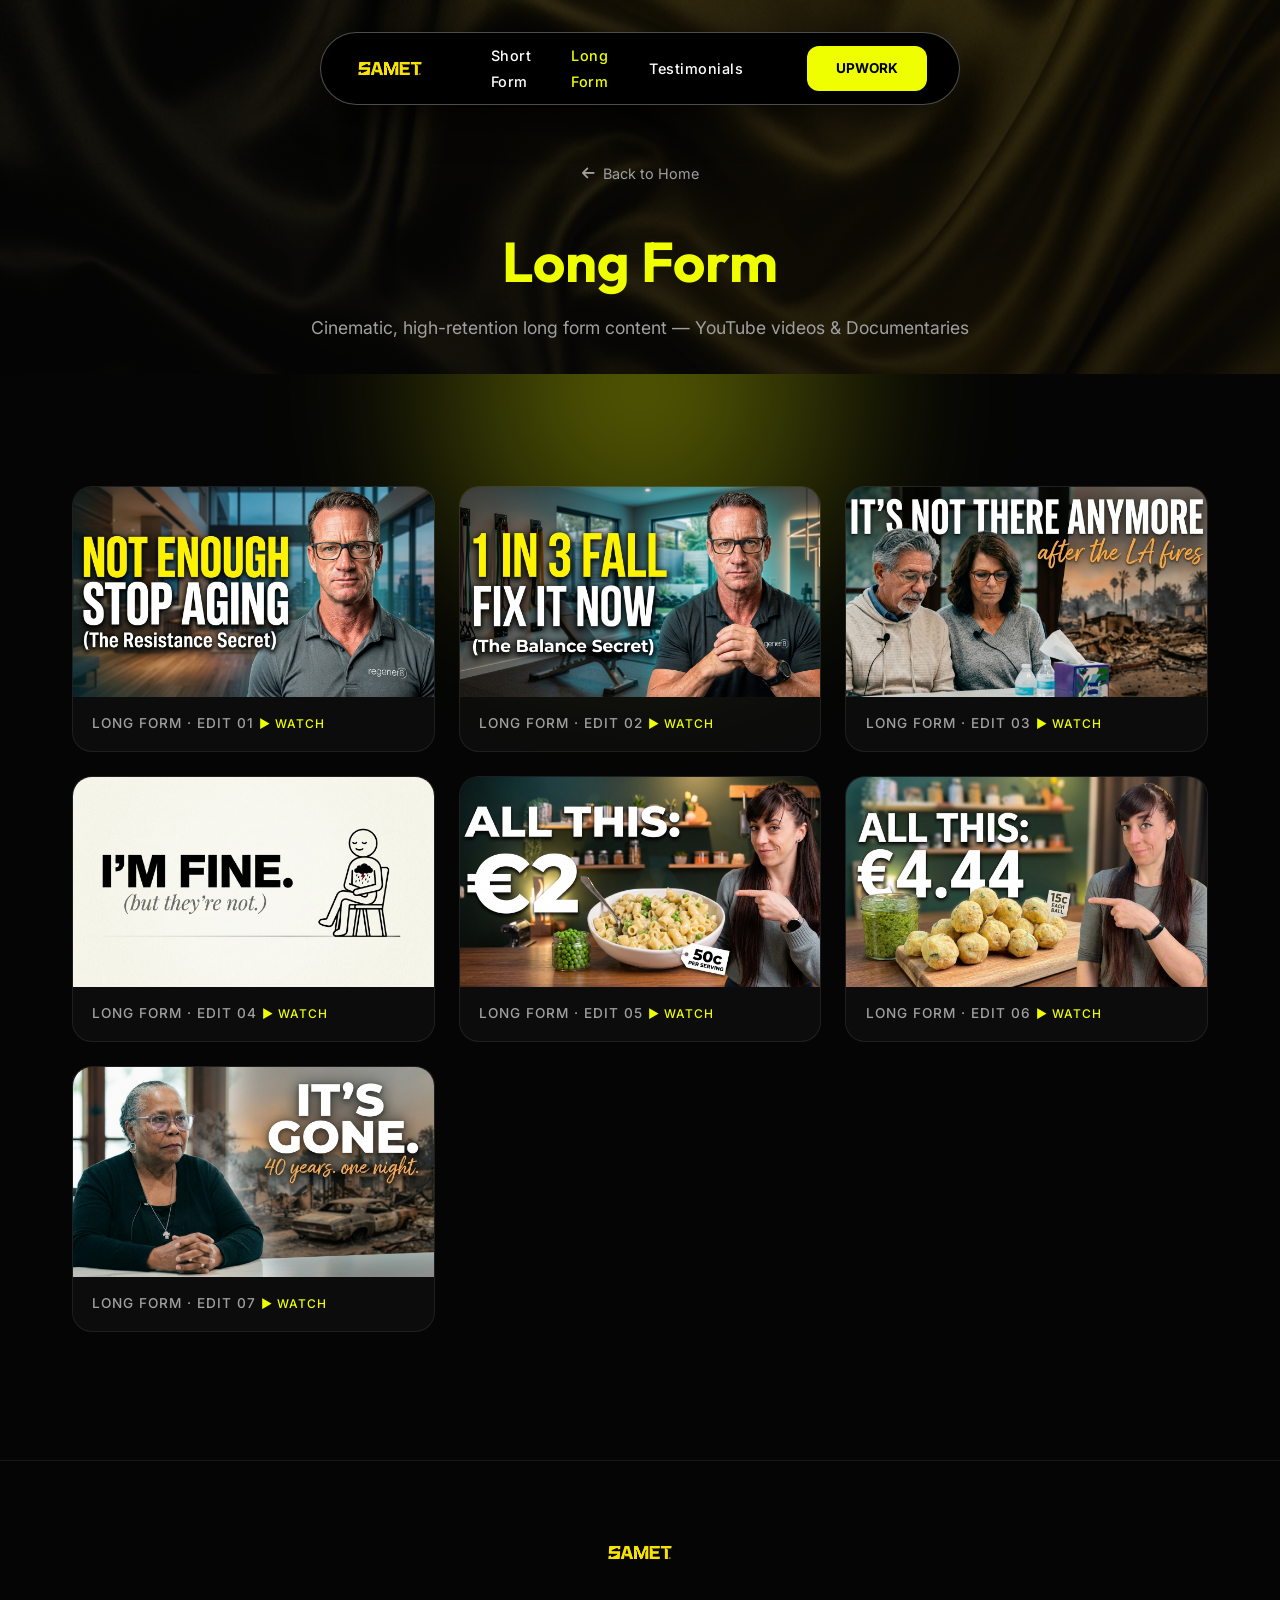
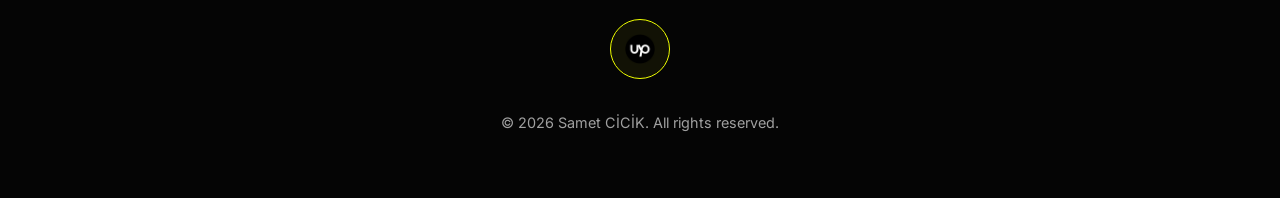
==== long.html @ 7d6d7847 "Add files via upload" ====
<!DOCTYPE html>
<html lang="en">
<head>
    <meta charset="UTF-8">
    <meta name="viewport" content="width=device-width, initial-scale=1.0">
    <title>Samet | Long Form Portfolio</title>
    <meta name="description" content="Long form video editing portfolio by Samet. Cinematic, high-quality YouTube videos and documentaries.">
    <link rel="stylesheet" href="style.css">
    <link rel="icon" type="image/png" href="logo.png">
    <link rel="stylesheet" href="https://cdnjs.cloudflare.com/ajax/libs/font-awesome/6.4.0/css/all.min.css">
    <style>
        .video-grid {
            display: grid;
            grid-template-columns: repeat(auto-fill, minmax(340px, 1fr));
            gap: 1.5rem;
            margin-top: 3rem;
        }

        .video-card {
            background: var(--glass-bg);
            border: 1px solid var(--glass-border);
            border-radius: 20px;
            overflow: hidden;
            transition: var(--transition);
            cursor: pointer;
        }

        .video-card:hover {
            transform: translateY(-8px);
            border-color: var(--primary-color);
            box-shadow: 0 0 30px var(--primary-glow);
        }

        .video-card img {
            width: 100%;
            height: 210px;
            object-fit: cover;
            display: block;
        }

        .video-card-label {
            padding: 1rem 1.2rem;
            font-size: 0.85rem;
            color: var(--text-dim);
            font-weight: 500;
            letter-spacing: 1px;
            text-transform: uppercase;
        }

        .page-hero {
            min-height: 40vh;
            display: flex;
            flex-direction: column;
            justify-content: center;
            align-items: center;
            text-align: center;
            padding-top: 10rem;
            padding-bottom: 2rem;
            background: linear-gradient(to bottom, rgba(5,5,5,0.7), rgba(5,5,5,0.95)), url('bg.jpeg');
            background-size: cover;
            background-position: center;
            background-attachment: fixed;
        }

        .page-hero h1 {
            font-size: 3.5rem;
            color: var(--primary-color);
            margin-bottom: 0.5rem;
        }

        .page-hero p {
            color: var(--text-dim);
            font-size: 1.1rem;
        }

        .back-btn {
            display: inline-flex;
            align-items: center;
            gap: 0.5rem;
            color: var(--text-dim);
            text-decoration: none;
            font-size: 0.9rem;
            margin-bottom: 2rem;
            transition: var(--transition);
        }

        .back-btn:hover {
            color: var(--primary-color);
        }

        /* --- Video Modal --- */
        .video-modal-overlay {
            display: none;
            position: fixed;
            inset: 0;
            background: rgba(0, 0, 0, 0.92);
            z-index: 9999;
            align-items: center;
            justify-content: center;
        }

        .video-modal-overlay.active {
            display: flex;
        }

        .video-modal-box {
            position: relative;
            width: 90%;
            max-width: 960px;
            aspect-ratio: 16 / 9;
            background: #000;
            border-radius: 20px;
            overflow: hidden;
            box-shadow: 0 0 60px rgba(239, 255, 0, 0.2);
        }

        .video-modal-box iframe {
            width: 100%;
            height: 100%;
            border: none;
        }

        .modal-close {
            position: absolute;
            top: -3rem;
            right: 0;
            background: none;
            border: none;
            color: #fff;
            font-size: 2rem;
            cursor: pointer;
            transition: color 0.3s;
            line-height: 1;
        }

        .modal-close:hover {
            color: var(--primary-color);
        }

        /* Loading spinner */
        .modal-spinner {
            position: absolute;
            inset: 0;
            display: flex;
            align-items: center;
            justify-content: center;
            background: #000;
            z-index: 2;
            transition: opacity 0.4s;
        }
        .modal-spinner.hidden { opacity: 0; pointer-events: none; }
        .spinner-ring {
            width: 48px;
            height: 48px;
            border: 4px solid rgba(255,255,255,0.1);
            border-top-color: var(--primary-color);
            border-radius: 50%;
            animation: spin 0.8s linear infinite;
        }
        @keyframes spin { to { transform: rotate(360deg); } }

        /* Play button on hoverable cards */
        .video-card.has-video {
            position: relative;
        }

        .video-card.has-video::after {
            content: '\25B6';
            position: absolute;
            top: 50%;
            left: 50%;
            transform: translate(-50%, -60%);
            width: 56px;
            height: 56px;
            background: var(--primary-color);
            color: #000;
            border-radius: 50%;
            display: flex;
            align-items: center;
            justify-content: center;
            font-size: 1.2rem;
            opacity: 0;
            transition: opacity 0.3s;
            pointer-events: none;
            line-height: 56px;
            text-align: center;
        }

        .video-card.has-video:hover::after {
            opacity: 1;
        }
    </style>
</head>
<body>

    <nav>
        <div class="nav-capsule">
            <a href="index.html" class="nav-logo"><img src="logoyazi.png" alt="SAMET."></a>
            <ul class="nav-links">
                <li><a href="short.html" id="nav-short-form">Short Form</a></li>
                <li><a href="long.html" id="nav-long-form" style="color: var(--primary-color);">Long Form</a></li>
                <li><a href="index.html#testimonials">Testimonials</a></li>
            </ul>
            <a href="https://www.upwork.com/freelancers/~013fd8ff4d81ea046d" target="_blank" class="nav-cta">UPWORK</a>
        </div>
    </nav>

    <main>
        <section class="page-hero">
            <div class="hero-glow"></div>
            <div class="container">
                <a href="index.html" class="back-btn"><i class="fas fa-arrow-left"></i> Back to Home</a>
                <h1 data-reveal>Long Form</h1>
                <p data-reveal>Cinematic, high-retention long form content — YouTube videos & Documentaries</p>
            </div>
        </section>

        <section class="container" style="padding-top: 4rem; padding-bottom: 8rem;">
            <div class="video-grid">
                <div class="video-card has-video" data-reveal data-video="https://drive.google.com/file/d/1Tjc7NT4W5khFW8EfRUUMMhBq6SJmTXC6/preview" id="long-card-1">
                    <img src="masaustuthumbnails/long1.jpeg" alt="Long Form Video 1">
                    <div class="video-card-label">Long Form · Edit 01 <span style="color: var(--primary-color); font-size:0.75rem;">▶ Watch</span></div>
                </div>
                <div class="video-card has-video" data-reveal data-video="https://drive.google.com/file/d/1eMb01-_hkDp7aQ8QnzcCANhfx1haQ7sX/preview" id="long-card-2">
                    <img src="masaustuthumbnails/long2.jpeg" alt="Long Form Video 2">
                    <div class="video-card-label">Long Form · Edit 02 <span style="color: var(--primary-color); font-size:0.75rem;">▶ Watch</span></div>
                </div>
                <div class="video-card has-video" data-reveal data-video="https://drive.google.com/file/d/1bEpnuQfVlYUt3nbKC0R5adxfE195s6iW/preview" id="long-card-3">
                    <img src="masaustuthumbnails/long3.jpeg" alt="Long Form Video 3">
                    <div class="video-card-label">Long Form · Edit 03 <span style="color: var(--primary-color); font-size:0.75rem;">▶ Watch</span></div>
                </div>
                <div class="video-card has-video" data-reveal data-video="https://drive.google.com/file/d/1ZqNj5CbLX060rBmlq0EluKaUxuDuh7xh/preview" id="long-card-4">
                    <img src="masaustuthumbnails/long4.jpeg" alt="Long Form Video 4">
                    <div class="video-card-label">Long Form · Edit 04 <span style="color: var(--primary-color); font-size:0.75rem;">▶ Watch</span></div>
                </div>
                <div class="video-card has-video" data-reveal data-video="https://drive.google.com/file/d/1w-ex7jPIxdMLJ-oTojlmzaFF6aS44EH9/preview" id="long-card-5">
                    <img src="masaustuthumbnails/long5.jpeg" alt="Long Form Video 5">
                    <div class="video-card-label">Long Form · Edit 05 <span style="color: var(--primary-color); font-size:0.75rem;">▶ Watch</span></div>
                </div>
                <div class="video-card has-video" data-reveal data-video="https://drive.google.com/file/d/1KpNzNfZsB7GmV_bEkUF0DDs1pWs6axqi/preview" id="long-card-6">
                    <img src="masaustuthumbnails/long6.jpeg" alt="Long Form Video 6">
                    <div class="video-card-label">Long Form · Edit 06 <span style="color: var(--primary-color); font-size:0.75rem;">▶ Watch</span></div>
                </div>
                <div class="video-card has-video" data-reveal data-video="https://drive.google.com/file/d/1iIuv5pJCbBzIcQk6oQ4sbMhtStUSs07k/preview" id="long-card-7">
                    <img src="masaustuthumbnails/long7.jpeg" alt="Long Form Video 7">
                    <div class="video-card-label">Long Form · Edit 07 <span style="color: var(--primary-color); font-size:0.75rem;">▶ Watch</span></div>
                </div>
            </div>
        </section>
    </main>

    <footer>
        <div class="container">
            <a href="index.html" class="nav-logo" style="display: inline-block; margin-bottom: 2rem;"><img src="logoyazi.png" alt="SAMET."></a>
            <div class="footer-socials">
                <a href="https://www.upwork.com/freelancers/~013fd8ff4d81ea046d" class="upwork-footer-link" target="_blank" title="Upwork Profile">
                    <img src="upwork-icon.png" alt="Upwork" style="height: 30px; width: auto;">
                </a>
            </div>
            <div class="footer-bottom">
                &copy; 2026 Samet CİCİK. All rights reserved.
            </div>
        </div>
    </footer>

    <!-- Video Modal -->
    <div class="video-modal-overlay" id="videoModal">
        <div class="video-modal-box">
            <button class="modal-close" id="modalClose">&times;</button>
            <div class="modal-spinner" id="modalSpinner"><div class="spinner-ring"></div></div>
            <iframe id="modalIframe" src="" allowfullscreen allow="autoplay; encrypted-media"></iframe>
        </div>
    </div>

    <script src="script.js"></script>
    <script>
        // Modal logic
        const modal = document.getElementById('videoModal');
        const iframe = document.getElementById('modalIframe');
        const closeBtn = document.getElementById('modalClose');

        document.querySelectorAll('.video-card.has-video').forEach(card => {
            card.addEventListener('click', () => {
                const src = card.dataset.video;
                const type = card.dataset.type;
                if (type === 'youtube') {
                    window.open(src, '_blank');
                } else {
                    document.getElementById('modalSpinner').classList.remove('hidden');
                    iframe.src = src;
                    modal.classList.add('active');
                    document.body.style.overflow = 'hidden';
                }
            });
        });

        iframe.addEventListener('load', () => {
            document.getElementById('modalSpinner').classList.add('hidden');
        });

        function closeModal() {
            modal.classList.remove('active');
            iframe.src = '';
            document.body.style.overflow = '';
        }

        closeBtn.addEventListener('click', closeModal);
        modal.addEventListener('click', (e) => {
            if (e.target === modal) closeModal();
        });
        document.addEventListener('keydown', (e) => {
            if (e.key === 'Escape') closeModal();
        });
    </script>
</body>
</html>
---- style.css ----
@import url('https://fonts.googleapis.com/css2?family=Outfit:wght@300;400;500;600;700&family=Inter:wght@300;400;500;600&display=swap');

:root {
    --bg-color: #050505;
    --primary-color: #EFFF00;
    --primary-glow: rgba(239, 255, 0, 0.4);
    --text-main: #ffffff;
    --text-dim: #a0a0a0;
    --glass-bg: rgba(255, 255, 255, 0.03);
    --glass-border: rgba(255, 255, 255, 0.08);
    --card-shadow: 0 8px 32px 0 rgba(0, 0, 0, 0.8);
    --transition: all 0.4s cubic-bezier(0.16, 1, 0.3, 1);
}

* {
    margin: 0;
    padding: 0;
    box-sizing: border-box;
    scroll-behavior: smooth;
}

body {
    background-color: var(--bg-color);
    color: var(--text-main);
    font-family: 'Inter', sans-serif;
    line-height: 1.6;
    overflow-x: hidden;
}

h1, h2, h3, .nav-logo {
    font-family: 'Outfit', sans-serif;
    font-weight: 700;
}

/* --- Layout --- */
.container {
    max-width: 1200px;
    margin: 0 auto;
    padding: 0 2rem;
}

section {
    padding: 8rem 0;
}

/* --- Navbar --- */
nav {
    position: fixed;
    top: 2rem;
    left: 50%;
    transform: translateX(-50%);
    width: auto;
    z-index: 1000;
    display: flex;
    justify-content: center;
    background: transparent;
    border: none;
    backdrop-filter: none;
}

.nav-capsule {
    background: #000;
    border: 1px solid rgba(255, 255, 255, 0.3);
    border-radius: 100px;
    padding: 0.5rem 2rem;
    display: flex;
    align-items: center;
    gap: 4rem;
    box-shadow: 0 10px 40px rgba(0, 0, 0, 0.8);
}

.nav-logo {
    display: flex;
    align-items: center;
    text-decoration: none;
}

.nav-logo img {
    height: 55px;
    width: auto;
    display: block;
}

.nav-links {
    display: flex;
    gap: 2rem;
    list-style: none;
    align-items: center;
}

.nav-links a {
    text-decoration: none;
    color: #fff;
    font-weight: 500;
    transition: var(--transition);
    font-size: 0.9rem;
    letter-spacing: 0.5px;
}

.nav-links a:hover {
    color: var(--primary-color);
}

.nav-cta {
    background: var(--primary-color);
    color: #000;
    padding: 0.7rem 1.8rem;
    border-radius: 12px;
    font-weight: 700;
    text-decoration: none;
    transition: var(--transition);
    font-size: 0.85rem;
}

.nav-cta:hover {
    transform: scale(1.05);
    background: #fff;
}

/* --- Hero --- */
.hero {
    min-height: 100vh;
    display: flex;
    flex-direction: column;
    justify-content: center;
    align-items: center;
    text-align: center;
    position: relative;
    padding-top: 10rem;
    background: linear-gradient(to bottom, rgba(5, 5, 5, 0.7), rgba(5, 5, 5, 0.9)), url('bg.jpeg');
    background-size: cover;
    background-position: center;
    background-attachment: fixed;
}

.hero-glow {
    position: absolute;
    top: 10%;
    width: 600px;
    height: 600px;
    background: radial-gradient(circle, var(--primary-glow) 0%, transparent 70%);
    z-index: -1;
    filter: blur(60px);
}

.profile-container {
    position: relative;
    width: 220px;
    height: 220px;
    margin: 0 auto 2rem;
}

.profile-img {
    width: 100%;
    height: 100%;
    border-radius: 50%;
    object-fit: cover;
    border: 4px dashed var(--primary-color);
    box-shadow: 0 0 40px var(--primary-glow);
}

.hero h1 {
    font-size: 5rem;
    margin-bottom: 1rem;
    letter-spacing: -2px;
    color: var(--primary-color);
}

.hero p {
    color: var(--text-dim);
    font-size: 1.4rem;
    max-width: 700px;
    margin-bottom: 3rem;
}

.primary-btn {
    background: var(--primary-color);
    color: #000;
    padding: 1.2rem 3rem;
    border-radius: 50px;
    font-weight: 800;
    font-size: 1.1rem;
    text-decoration: none;
    transition: var(--transition);
    border: none;
    cursor: pointer;
    text-transform: uppercase;
    letter-spacing: 0.05em;
}

.primary-btn:hover {
    transform: translateY(-5px);
    box-shadow: 0 10px 40px var(--primary-glow);
}

/* --- Thumbnails --- */
.portfolio-preview {
    width: 100%;
    overflow: hidden;
    padding: 4rem 0;
    background: linear-gradient(180deg, transparent, rgba(239, 255, 0, 0.05), transparent);
    display: flex;
    flex-direction: column;
    gap: 1.5rem;
}

.marquee-container {
    display: flex;
    gap: 2rem;
    width: max-content;
    animation: marquee 30s linear infinite;
}

.marquee-slow {
    animation: marquee 55s linear infinite;
}

.thumbnail-strip {
    height: 220px;
    width: auto;
    border-radius: 20px;
    border: 1px solid var(--glass-border);
}

@keyframes marquee {
    0% { transform: translateX(0); }
    100% { transform: translateX(-50%); }
}

/* --- Stats --- */
.stats {
    display: grid;
    grid-template-columns: repeat(3, 1fr);
    gap: 2rem;
    text-align: center;
}

.stat-item h2 {
    font-size: 4rem;
    color: var(--primary-color);
    margin-bottom: 0.5rem;
}

.stat-item p {
    color: var(--text-dim);
    font-size: 1.1rem;
    text-transform: uppercase;
    letter-spacing: 2px;
}

/* --- Testimonials --- */
.testimonials-header {
    text-align: center;
    margin-bottom: 4rem;
}

.testimonials-header h2 {
    font-size: 3.5rem;
    margin-bottom: 1.5rem;
}

.client-avatars {
    display: flex;
    justify-content: center;
    gap: -1rem;
    margin-bottom: 1rem;
}

.client-avatar {
    width: 50px;
    height: 50px;
    border-radius: 50%;
    border: 3px solid var(--bg-color);
    object-fit: cover;
    margin-left: -15px;
}

.stars {
    color: var(--primary-color);
    font-size: 1.2rem;
}

.testimonial-grid {
    overflow: hidden;
    padding: 2rem 0;
    width: 100%;
}

.testimonial-track {
    display: flex;
    gap: 2rem;
    width: max-content;
    animation: marquee-testimonials 40s linear infinite;
}

.testimonial-card {
    background: var(--glass-bg);
    border: 1px solid var(--glass-border);
    padding: 2.5rem;
    border-radius: 30px;
    transition: var(--transition);
    width: 450px;
    flex-shrink: 0;
}

@keyframes marquee-testimonials {
    0% { transform: translateX(0); }
    100% { transform: translateX(-50%); }
}

.testimonial-card:hover {
    background: rgba(255, 255, 255, 0.07);
    transform: translateY(-10px);
}

.testimonial-card p {
    font-size: 1.1rem;
    margin-bottom: 2rem;
    font-style: italic;
}

.user-info {
    display: flex;
    align-items: center;
    gap: 1rem;
}

.user-info img {
    width: 50px;
    height: 50px;
    border-radius: 50%;
    object-fit: cover;
}

.avatar-placeholder {
    width: 50px;
    height: 50px;
    background: #2a2a2a;
    color: #a0a0a0;
    border-radius: 50%;
    display: flex;
    align-items: center;
    justify-content: center;
    font-weight: 700;
    font-size: 1.1rem;
    flex-shrink: 0;
}

.user-details h4 {
    font-weight: 600;
}

.user-details span {
    color: var(--text-dim);
    font-size: 0.9rem;
}

/* --- Starting Is Simple --- */
.cta-section {
    background: linear-gradient(180deg, #050505 0%, #151505 100%);
}

.steps-container {
    display: grid;
    grid-template-columns: 1fr 1fr;
    gap: 4rem;
    align-items: center;
}

.step-item {
    display: flex;
    gap: 1.5rem;
    margin-bottom: 2.5rem;
    padding: 2rem;
    background: var(--glass-bg);
    border: 1px solid var(--glass-border);
    border-radius: 20px;
}

.step-icon {
    width: 60px;
    height: 60px;
    background: var(--primary-color);
    color: #000;
    display: flex;
    align-items: center;
    justify-content: center;
    border-radius: 15px;
    font-weight: 900;
    font-size: 1.5rem;
    flex-shrink: 0;
}

.step-content h3 {
    margin-bottom: 0.5rem;
    font-size: 1.5rem;
}

.step-content p {
    color: var(--text-dim);
}

.video-mockup {
    position: relative;
    border-radius: 30px;
    overflow: hidden;
    box-shadow: 0 0 50px rgba(0,0,0,0.5);
    border: 1px solid var(--glass-border);
}

.video-mockup img {
    width: 100%;
    display: block;
}

/* --- FAQ --- */
.faq-header {
    text-align: center;
    margin-bottom: 4rem;
}

.faq-container {
    max-width: 800px;
    margin: 0 auto;
}

.faq-item {
    margin-bottom: 1.5rem;
    border-radius: 50px;
    overflow: hidden;
    background: var(--primary-color);
    border: none;
    transition: var(--transition);
}

.faq-question {
    padding: 1.2rem 2.5rem;
    display: flex;
    justify-content: space-between;
    align-items: center;
    cursor: pointer;
    font-weight: 800;
    color: #000;
    transition: var(--transition);
    text-transform: uppercase;
    font-size: 0.9rem;
    letter-spacing: 1px;
}

.faq-answer {
    padding: 0 2.5rem;
    max-height: 0;
    overflow: hidden;
    transition: max-height 0.4s cubic-bezier(0.16, 1, 0.3, 1);
    color: #000;
    font-weight: 500;
}

.faq-item.active {
    background: #fff;
    border-radius: 25px;
}

.faq-item.active .faq-answer {
    padding-bottom: 1.5rem;
    max-height: 200px;
}

.faq-item.active .faq-question {
    color: #000;
}

/* --- Contact --- */
.contact-section {
    text-align: center;
}

.contact-form {
    max-width: 600px;
    margin: 4rem auto;
    background: var(--glass-bg);
    padding: 3rem;
    border-radius: 40px;
    border: 1px solid var(--glass-border);
}

.form-group {
    margin-bottom: 1.5rem;
    text-align: left;
}

.form-group label {
    display: block;
    margin-bottom: 0.5rem;
    color: var(--text-dim);
    font-size: 0.9rem;
}

.form-group input, .form-group textarea {
    width: 100%;
    background: rgba(255, 255, 255, 0.05);
    border: 1px solid var(--glass-border);
    padding: 1rem;
    border-radius: 12px;
    color: #fff;
    font-family: inherit;
    transition: var(--transition);
}

.form-group input:focus, .form-group textarea:focus {
    outline: none;
    border-color: var(--primary-color);
    background: rgba(255, 255, 255, 0.08);
}

/* --- Footer --- */
footer {
    padding: 4rem 0;
    border-top: 1px solid var(--glass-border);
    text-align: center;
}

.footer-socials {
    display: flex;
    justify-content: center;
    gap: 2rem;
    margin-bottom: 2rem;
}

.footer-socials a {
    display: flex;
    align-items: center;
    justify-content: center;
    text-decoration: none;
    padding: 0.8rem;
    width: 60px;
    height: 60px;
    border: 1px solid var(--primary-color);
    border-radius: 50%;
    transition: var(--transition);
    background: rgba(239, 255, 0, 0.05);
}

.footer-socials a:hover {
    background: var(--primary-color);
    color: #000;
    transform: translateY(-3px);
    box-shadow: 0 5px 20px var(--primary-glow);
}

.footer-bottom {
    color: var(--text-dim);
    font-size: 0.9rem;
}

/* --- Animations --- */
[data-reveal] {
    opacity: 0;
    transform: translateY(30px);
    transition: opacity 0.8s ease-out, transform 0.8s ease-out;
}

[data-reveal].revealed {
    opacity: 1;
    transform: translateY(0);
}

@media (max-width: 768px) {
    .hero h1 { font-size: 3rem; }
    .nav-links { display: none; }
    .stats { grid-template-columns: 1fr; }
    .steps-container { grid-template-columns: 1fr; }
    .hero-glow { width: 100%; }
}
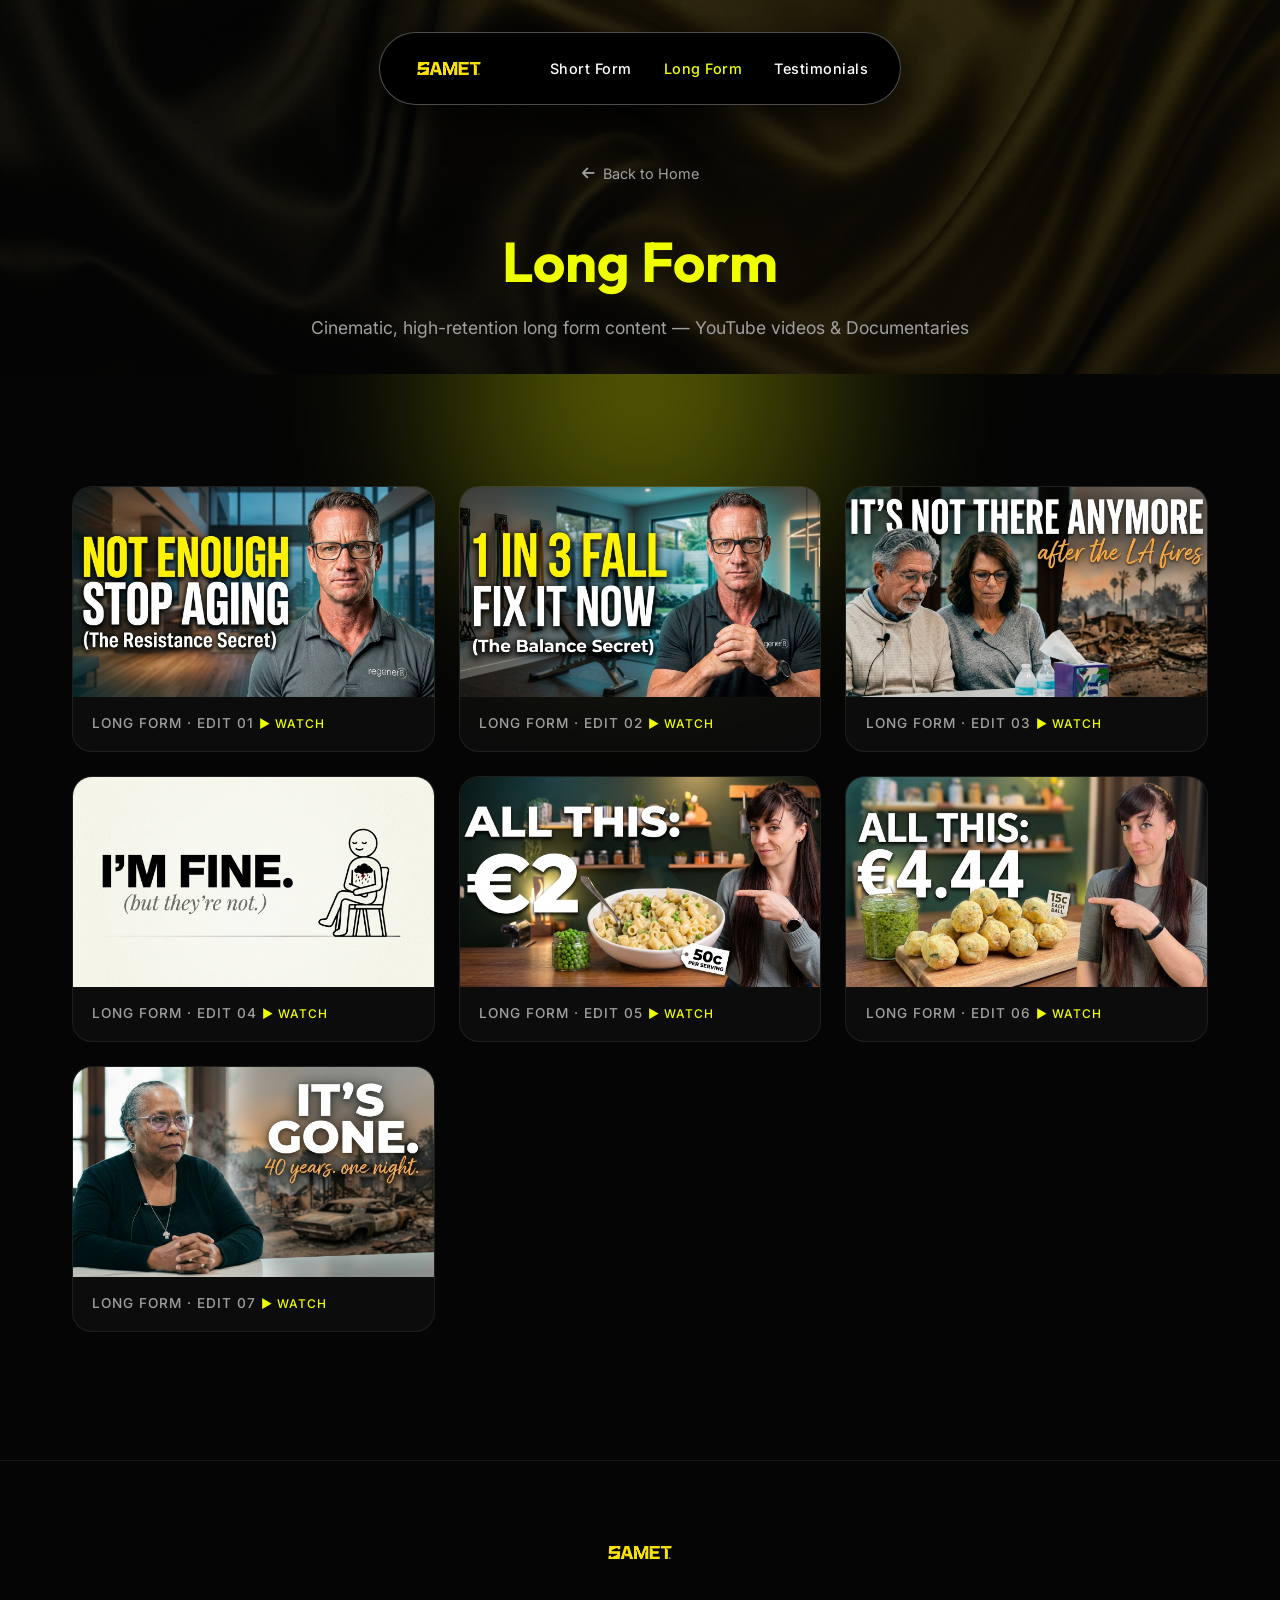
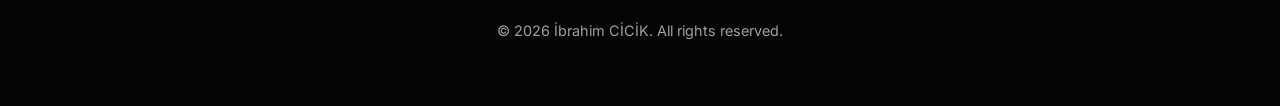
==== commit e51d1b90: "Update long.html" ====
--- a/long.html
+++ b/long.html
@@ -3,8 +3,8 @@
 <head>
     <meta charset="UTF-8">
     <meta name="viewport" content="width=device-width, initial-scale=1.0">
-    <title>Samet | Long Form Portfolio</title>
-    <meta name="description" content="Long form video editing portfolio by Samet. Cinematic, high-quality YouTube videos and documentaries.">
+    <title>Ibrahim | Long Form Portfolio</title>
+    <meta name="description" content="Long form video editing portfolio by Ibrahim. Cinematic, high-quality YouTube videos and documentaries.">
     <link rel="stylesheet" href="style.css">
     <link rel="icon" type="image/png" href="logo.png">
     <link rel="stylesheet" href="https://cdnjs.cloudflare.com/ajax/libs/font-awesome/6.4.0/css/all.min.css">
@@ -195,13 +195,12 @@
 
     <nav>
         <div class="nav-capsule">
-            <a href="index.html" class="nav-logo"><img src="logoyazi.png" alt="SAMET."></a>
+            <a href="index.html" class="nav-logo"><img src="logoyazi.png" alt="IBRAHIM."></a>
             <ul class="nav-links">
                 <li><a href="short.html" id="nav-short-form">Short Form</a></li>
                 <li><a href="long.html" id="nav-long-form" style="color: var(--primary-color);">Long Form</a></li>
                 <li><a href="index.html#testimonials">Testimonials</a></li>
             </ul>
-            <a href="https://www.upwork.com/freelancers/~013fd8ff4d81ea046d" target="_blank" class="nav-cta">UPWORK</a>
         </div>
     </nav>
 
@@ -251,14 +250,9 @@
 
     <footer>
         <div class="container">
-            <a href="index.html" class="nav-logo" style="display: inline-block; margin-bottom: 2rem;"><img src="logoyazi.png" alt="SAMET."></a>
-            <div class="footer-socials">
-                <a href="https://www.upwork.com/freelancers/~013fd8ff4d81ea046d" class="upwork-footer-link" target="_blank" title="Upwork Profile">
-                    <img src="upwork-icon.png" alt="Upwork" style="height: 30px; width: auto;">
-                </a>
-            </div>
+            <a href="index.html" class="nav-logo" style="display: inline-block; margin-bottom: 2rem;"><img src="logoyazi.png" alt="IBRAHIM."></a>
             <div class="footer-bottom">
-                &copy; 2026 Samet CİCİK. All rights reserved.
+                &copy; 2026 İbrahim CİCİK. All rights reserved.
             </div>
         </div>
     </footer>
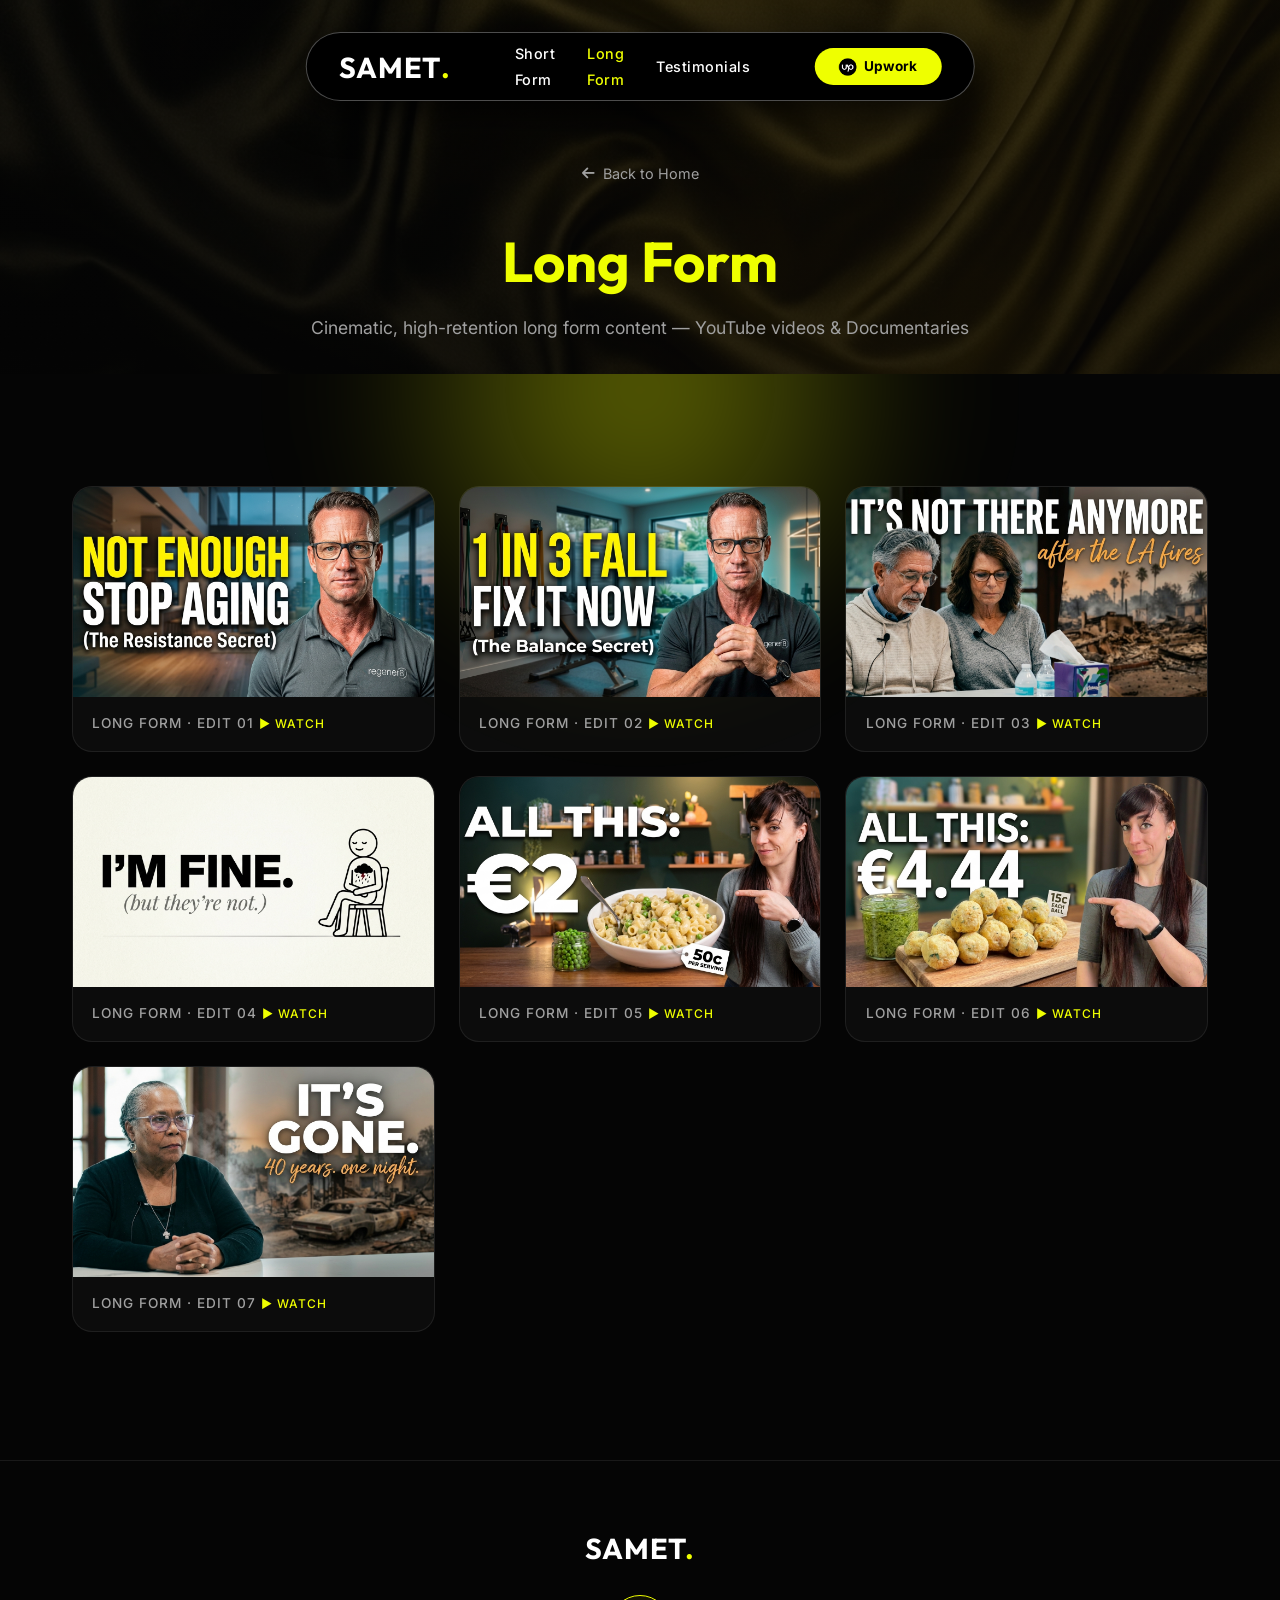
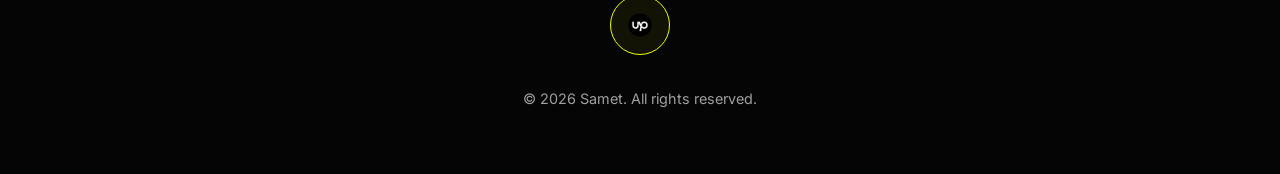
==== commit 35edb117: "Update long.html" ====
--- a/long.html
+++ b/long.html
@@ -3,8 +3,8 @@
 <head>
     <meta charset="UTF-8">
     <meta name="viewport" content="width=device-width, initial-scale=1.0">
-    <title>Ibrahim | Long Form Portfolio</title>
-    <meta name="description" content="Long form video editing portfolio by Ibrahim. Cinematic, high-quality YouTube videos and documentaries.">
+    <title>Samet | Long Form Portfolio</title>
+    <meta name="description" content="Long form video editing portfolio by Samet. Cinematic, high-quality YouTube videos and documentaries.">
     <link rel="stylesheet" href="style.css">
     <link rel="icon" type="image/png" href="logo.png">
     <link rel="stylesheet" href="https://cdnjs.cloudflare.com/ajax/libs/font-awesome/6.4.0/css/all.min.css">
@@ -195,12 +195,15 @@
 
     <nav>
         <div class="nav-capsule">
-            <a href="index.html" class="nav-logo"><img src="logoyazi.png" alt="IBRAHIM."></a>
+            <a href="index.html" class="nav-logo" style="font-size: 1.8rem; color: #fff; letter-spacing: 1px; text-decoration: none;">SAMET<span style="color: var(--primary-color);">.</span></a>
             <ul class="nav-links">
                 <li><a href="short.html" id="nav-short-form">Short Form</a></li>
                 <li><a href="long.html" id="nav-long-form" style="color: var(--primary-color);">Long Form</a></li>
                 <li><a href="index.html#testimonials">Testimonials</a></li>
             </ul>
+            <a href="https://www.upwork.com/freelancers/~013fd8ff4d81ea046d" target="_blank" class="nav-cta" style="border-radius: 100px; display: inline-flex; align-items: center; gap: 0.5rem; padding: 0.5rem 1.5rem;">
+                <img src="upwork-icon.png" alt="Upwork" style="width: 18px; height: 18px; object-fit: contain;"> Upwork
+            </a>
         </div>
     </nav>
 
@@ -250,9 +253,14 @@
 
     <footer>
         <div class="container">
-            <a href="index.html" class="nav-logo" style="display: inline-block; margin-bottom: 2rem;"><img src="logoyazi.png" alt="IBRAHIM."></a>
+            <a href="index.html" class="nav-logo" style="display: inline-block; margin-bottom: 1.5rem; font-size: 1.8rem; color: #fff; letter-spacing: 1px; text-decoration: none;">SAMET<span style="color: var(--primary-color);">.</span></a>
+            <div class="footer-socials">
+                <a href="https://www.upwork.com/freelancers/~013fd8ff4d81ea046d" target="_blank" title="Upwork">
+                    <img src="upwork-icon.png" alt="Upwork" style="width: 24px; height: 24px; object-fit: contain;">
+                </a>
+            </div>
             <div class="footer-bottom">
-                &copy; 2026 İbrahim CİCİK. All rights reserved.
+                &copy; 2026 Samet. All rights reserved.
             </div>
         </div>
     </footer>
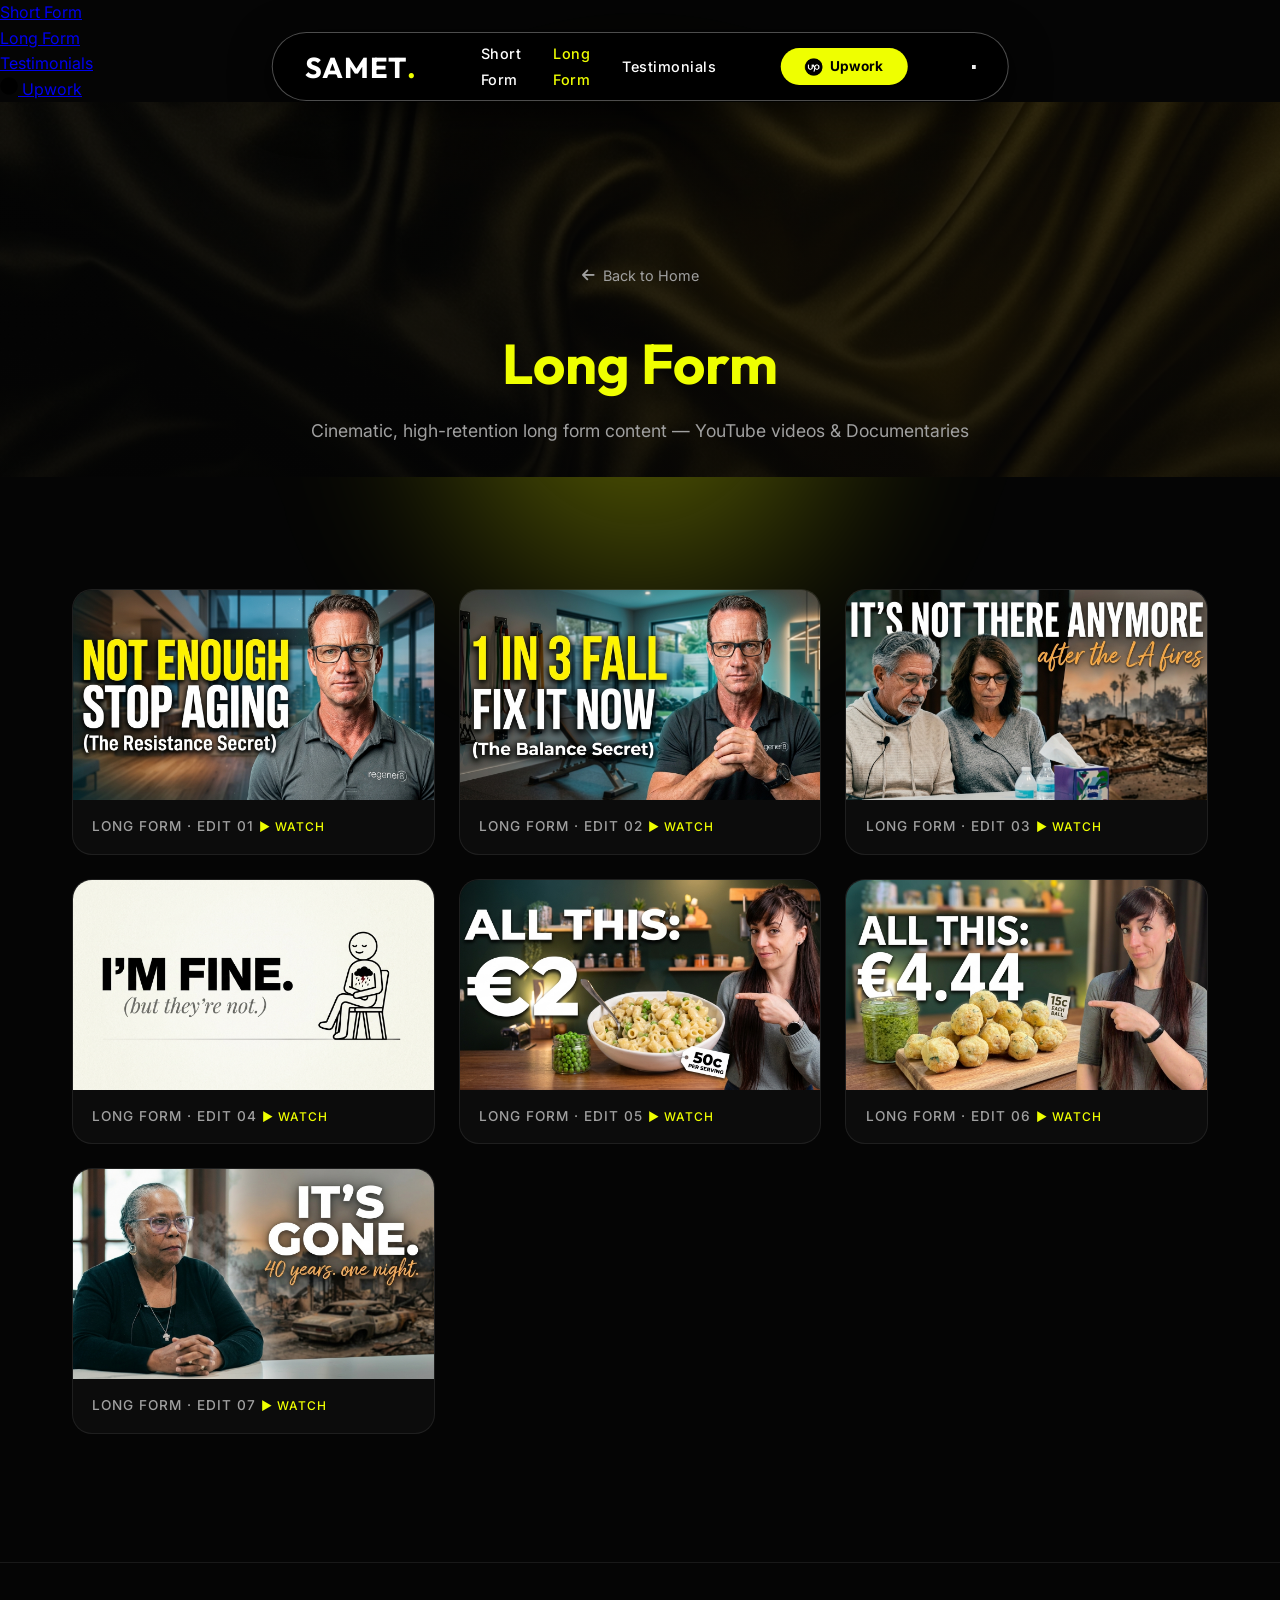
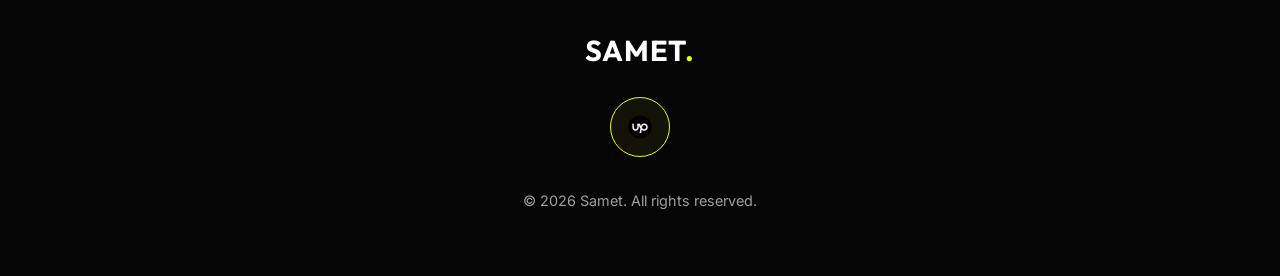
==== commit 4b37b081: "Update long.html" ====
--- a/long.html
+++ b/long.html
@@ -189,6 +189,19 @@
         .video-card.has-video:hover::after {
             opacity: 1;
         }
+
+        @media (max-width: 768px) {
+            .page-hero h1 {
+                font-size: 2.8rem;
+            }
+            .video-grid {
+                grid-template-columns: 1fr;
+                gap: 1.2rem;
+            }
+            .video-card img {
+                height: 180px;
+            }
+        }
     </style>
 </head>
 <body>
@@ -204,8 +217,23 @@
             <a href="https://www.upwork.com/freelancers/~013fd8ff4d81ea046d" target="_blank" class="nav-cta" style="border-radius: 100px; display: inline-flex; align-items: center; gap: 0.5rem; padding: 0.5rem 1.5rem;">
                 <img src="upwork-icon.png" alt="Upwork" style="width: 18px; height: 18px; object-fit: contain;"> Upwork
             </a>
+            <button class="mobile-menu-btn" aria-label="Toggle Menu">
+                <span class="bar"></span>
+                <span class="bar"></span>
+                <span class="bar"></span>
+            </button>
         </div>
     </nav>
+
+    <!-- Mobile Menu Overlay -->
+    <div class="mobile-menu-overlay">
+        <ul class="mobile-nav-links">
+            <li><a href="short.html">Short Form</a></li>
+            <li><a href="long.html">Long Form</a></li>
+            <li><a href="index.html#testimonials">Testimonials</a></li>
+            <li><a href="https://www.upwork.com/freelancers/~013fd8ff4d81ea046d" target="_blank" class="mobile-upwork-btn"><img src="upwork-icon.png" alt="Upwork" style="height: 18px; filter: brightness(0);"> Upwork</a></li>
+        </ul>
+    </div>
 
     <main>
         <section class="page-hero">
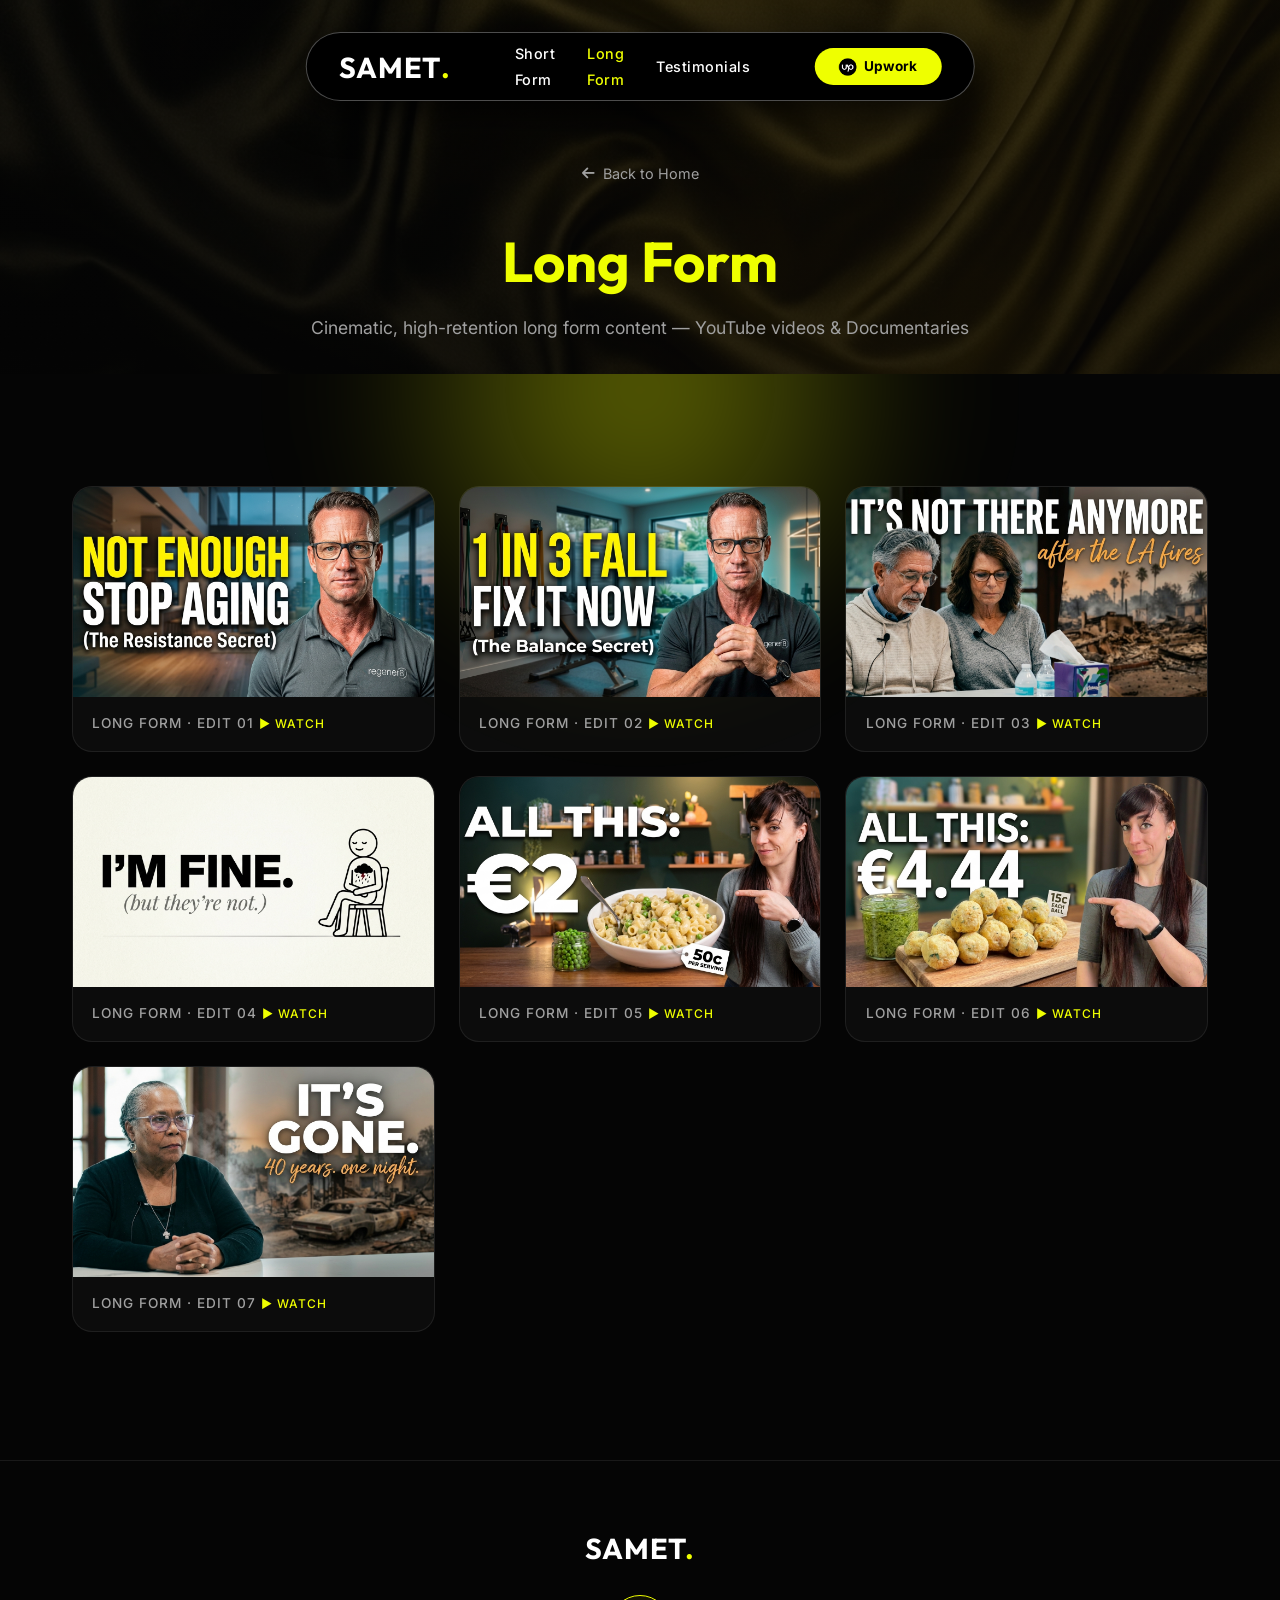
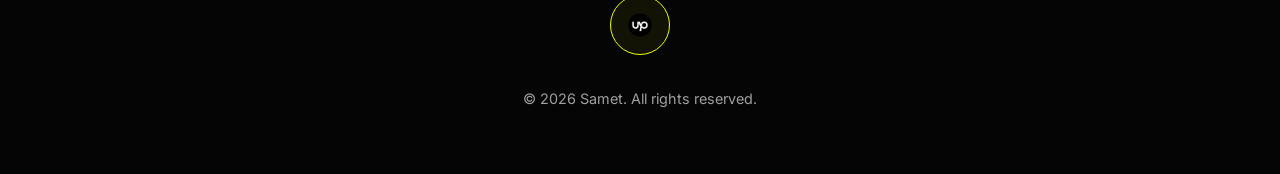
==== commit c2d0228e: "Update long.html" ====
--- a/long.html
+++ b/long.html
@@ -5,7 +5,7 @@
     <meta name="viewport" content="width=device-width, initial-scale=1.0">
     <title>Samet | Long Form Portfolio</title>
     <meta name="description" content="Long form video editing portfolio by Samet. Cinematic, high-quality YouTube videos and documentaries.">
-    <link rel="stylesheet" href="style.css">
+    <link rel="stylesheet" href="style.css?v=1.1">
     <link rel="icon" type="image/png" href="logo.png">
     <link rel="stylesheet" href="https://cdnjs.cloudflare.com/ajax/libs/font-awesome/6.4.0/css/all.min.css">
     <style>
@@ -217,7 +217,7 @@
             <a href="https://www.upwork.com/freelancers/~013fd8ff4d81ea046d" target="_blank" class="nav-cta" style="border-radius: 100px; display: inline-flex; align-items: center; gap: 0.5rem; padding: 0.5rem 1.5rem;">
                 <img src="upwork-icon.png" alt="Upwork" style="width: 18px; height: 18px; object-fit: contain;"> Upwork
             </a>
-            <button class="mobile-menu-btn" aria-label="Toggle Menu">
+            <button class="mobile-menu-btn" style="display: none;" aria-label="Toggle Menu">
                 <span class="bar"></span>
                 <span class="bar"></span>
                 <span class="bar"></span>
@@ -226,7 +226,7 @@
     </nav>
 
     <!-- Mobile Menu Overlay -->
-    <div class="mobile-menu-overlay">
+    <div class="mobile-menu-overlay" style="opacity: 0; pointer-events: none; position: fixed; top: 0; left: 0; width: 100%; height: 100vh;">
         <ul class="mobile-nav-links">
             <li><a href="short.html">Short Form</a></li>
             <li><a href="long.html">Long Form</a></li>
--- a/style.css
+++ b/style.css
@@ -572,3 +572,122 @@
     .steps-container { grid-template-columns: 1fr; }
     .hero-glow { width: 100%; }
 }
+
+/* --- Mobile Menu --- */
+.mobile-menu-btn {
+    display: none;
+    flex-direction: column;
+    justify-content: space-between;
+    width: 24px;
+    height: 16px;
+    background: transparent;
+    border: none;
+    cursor: pointer;
+    z-index: 1001;
+    padding: 0;
+}
+
+.mobile-menu-btn .bar {
+    width: 100%;
+    height: 2px;
+    background-color: #fff;
+    border-radius: 2px;
+    transition: var(--transition);
+}
+
+.mobile-menu-btn.active .bar:nth-child(1) {
+    transform: translateY(7px) rotate(45deg);
+}
+
+.mobile-menu-btn.active .bar:nth-child(2) {
+    opacity: 0;
+}
+
+.mobile-menu-btn.active .bar:nth-child(3) {
+    transform: translateY(-7px) rotate(-45deg);
+}
+
+.mobile-menu-overlay {
+    position: fixed;
+    top: 0;
+    left: 0;
+    width: 100%;
+    height: 100vh;
+    background: rgba(5, 5, 5, 0.98);
+    backdrop-filter: blur(20px);
+    z-index: 999;
+    display: flex;
+    align-items: center;
+    justify-content: center;
+    opacity: 0;
+    pointer-events: none;
+    transition: var(--transition);
+}
+
+.mobile-menu-overlay.active {
+    opacity: 1 !important;
+    pointer-events: auto !important;
+}
+
+.mobile-nav-links {
+    list-style: none;
+    text-align: center;
+    display: flex;
+    flex-direction: column;
+    gap: 2.5rem;
+}
+
+.mobile-nav-links a {
+    text-decoration: none;
+    color: #fff;
+    font-family: 'Outfit', sans-serif;
+    font-size: 2rem;
+    font-weight: 600;
+    transition: var(--transition);
+}
+
+.mobile-nav-links a:hover {
+    color: var(--primary-color);
+}
+
+.mobile-upwork-btn {
+    background: var(--primary-color) !important;
+    color: #000 !important;
+    padding: 0.8rem 2.5rem;
+    border-radius: 50px;
+    font-size: 1.2rem !important;
+    font-weight: 700 !important;
+    display: inline-flex;
+    align-items: center;
+    gap: 0.5rem;
+    margin-top: 1rem;
+}
+
+body.menu-open {
+    overflow: hidden;
+}
+
+@media (max-width: 768px) {
+    .hero h1 { font-size: 3.5rem; }
+    .hero p { font-size: 1.1rem; }
+    .nav-links { display: none; }
+    .nav-cta { display: none; }
+    .mobile-menu-btn { display: flex; }
+    .nav-capsule {
+        gap: 2rem;
+        padding: 0.5rem 1.5rem;
+    }
+    .stats { grid-template-columns: 1fr; gap: 3rem; }
+    .stat-item h2 { font-size: 3rem; }
+    .steps-container { grid-template-columns: 1fr; gap: 2rem; }
+    .testimonial-card {
+        width: 300px;
+        padding: 1.5rem;
+        border-radius: 20px;
+    }
+    .testimonial-card p {
+        font-size: 0.95rem;
+        margin-bottom: 1.5rem;
+    }
+    .hero-glow { width: 100%; }
+}
